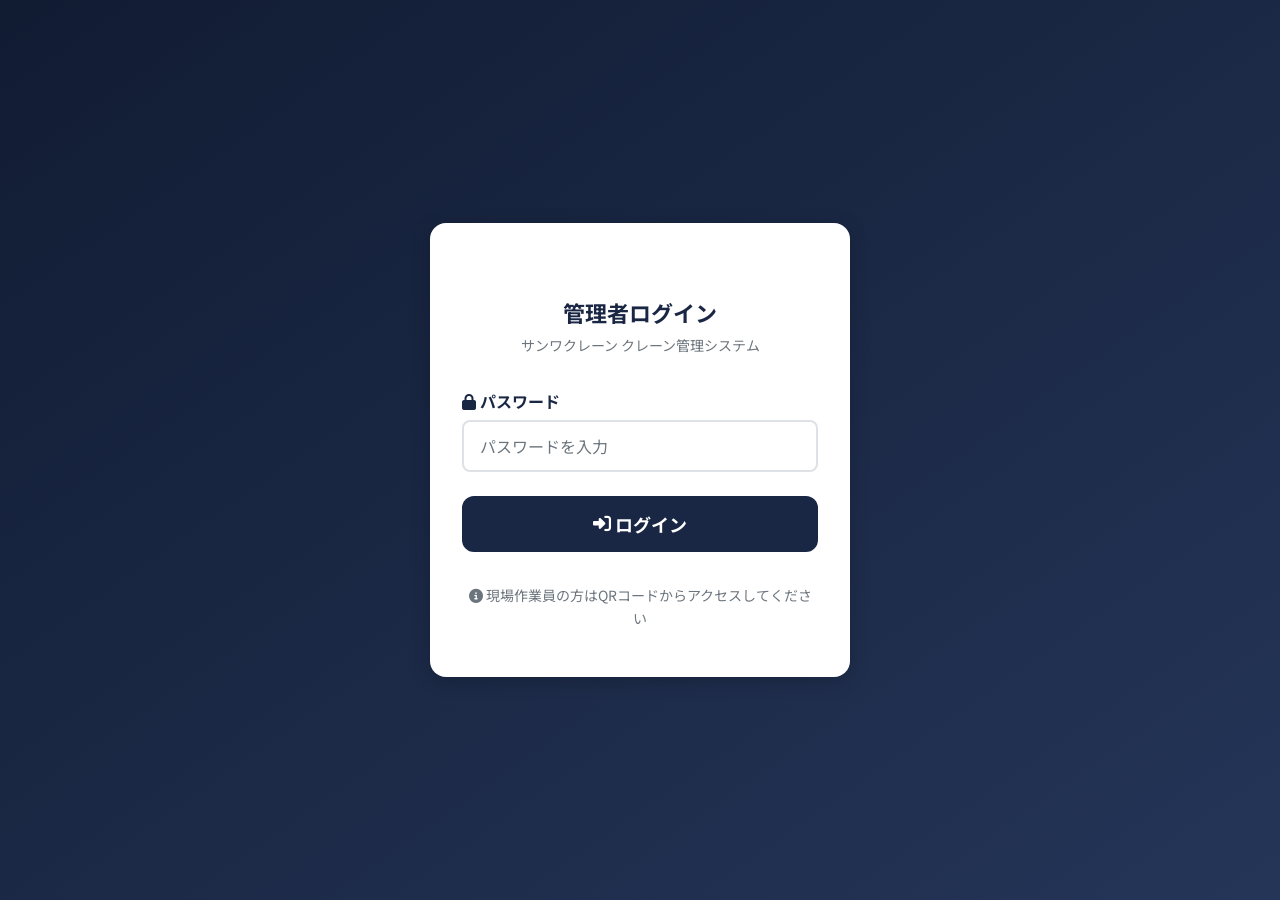
==== admin-cranes.html @ 3cc8be52 "サンワクレーン クレーン管理システム 初回リリース" ====
<!DOCTYPE html>
<html lang="ja">
<head>
  <meta charset="UTF-8">
  <meta name="viewport" content="width=device-width, initial-scale=1.0">
  <title>クレーン管理 | サンワクレーン</title>
  <link rel="preconnect" href="https://fonts.googleapis.com">
  <link rel="preconnect" href="https://fonts.gstatic.com" crossorigin>
  <link href="https://fonts.googleapis.com/css2?family=Noto+Sans+JP:wght@400;700&display=swap" rel="stylesheet">
  <link rel="stylesheet" href="https://cdnjs.cloudflare.com/ajax/libs/font-awesome/6.5.0/css/all.min.css">
  <link rel="stylesheet" href="css/style.css">
</head>
<body>

  <!-- ヘッダー -->
  <header class="header">
    <a class="header-brand" href="admin-dashboard.html">
      <img class="header-logo"
           src="http://sanwacrane.jp/images/logo4.png"
           alt="サンワクレーン"
           onerror="this.style.display='none'">
      <div class="header-brand-text">
        <div class="header-title">サンワクレーン</div>
        <div class="header-subtitle">クレーン管理</div>
      </div>
    </a>
    <nav class="header-nav">
      <button onclick="Auth.logout()"><i class="fas fa-sign-out-alt"></i> ログアウト</button>
    </nav>
  </header>

  <!-- 管理者ナビ -->
  <nav class="admin-nav">
    <a href="admin-dashboard.html"><i class="fas fa-tachometer-alt"></i> ダッシュボード</a>
    <a href="admin-cranes.html" class="active"><i class="fas fa-truck-moving"></i> クレーン管理</a>
    <a href="qr-generator.html"><i class="fas fa-qrcode"></i> QRコード生成</a>
  </nav>

  <!-- メインコンテンツ -->
  <main class="container" style="padding-top:var(--sp-xl)">

    <div style="display:flex;align-items:center;justify-content:space-between;margin-bottom:var(--sp-lg);flex-wrap:wrap;gap:var(--sp-sm)">
      <h1 class="page-title" style="margin-bottom:0">
        <i class="fas fa-truck-moving"></i> クレーン管理
      </h1>
      <button id="btnAddCrane" class="btn btn-accent">
        <i class="fas fa-plus"></i> クレーンを追加
      </button>
    </div>

    <!-- クレーン一覧 -->
    <div id="craneList">
      <div class="loading"><div class="spinner"></div><span>読み込み中...</span></div>
    </div>

  </main>

  <!-- スクリプト読み込み -->
  <script src="https://cdnjs.cloudflare.com/ajax/libs/qrcodejs/1.0.0/qrcode.min.js"></script>
  <script src="js/data.js"></script>
  <script src="js/auth.js"></script>
  <script src="js/app.js"></script>
  <script src="js/admin-cranes.js"></script>

</body>
</html>
---- css/style.css ----
/* ============================================
   サンワクレーン株式会社 クレーン管理システム
   共通スタイルシート
   ============================================ */

/* CSS変数定義 */
:root {
  /* カラーパレット */
  --color-primary:       #1a2744;  /* ダークネイビー */
  --color-primary-light: #253558;  /* ライトネイビー */
  --color-primary-dark:  #111c33;  /* ダークネイビー（濃い） */
  --color-accent:        #c9a84c;  /* ゴールド */
  --color-accent-light:  #d4b96a;  /* ライトゴールド */
  --color-accent-dark:   #a8863a;  /* ダークゴールド */

  /* ニュートラルカラー */
  --color-white:  #ffffff;
  --color-bg:     #f0f2f5;
  --color-card:   #ffffff;
  --color-border: #dee2e6;
  --color-text:   #212529;
  --color-text-muted: #6c757d;

  /* ステータスカラー */
  --color-success: #198754;
  --color-warning: #f0a500;
  --color-danger:  #dc3545;
  --color-info:    #0dcaf0;

  /* タイポグラフィ */
  --font-family:    'Noto Sans JP', sans-serif;
  --font-size-xs:   12px;
  --font-size-sm:   14px;
  --font-size-base: 16px;
  --font-size-lg:   18px;
  --font-size-xl:   22px;
  --font-size-xxl:  28px;

  /* スペーシング */
  --sp-xs:  4px;
  --sp-sm:  8px;
  --sp-md:  16px;
  --sp-lg:  24px;
  --sp-xl:  32px;
  --sp-xxl: 48px;

  /* ボーダー半径 */
  --radius-sm: 4px;
  --radius-md: 8px;
  --radius-lg: 12px;
  --radius-xl: 16px;

  /* シャドウ */
  --shadow-sm: 0 1px 3px rgba(0,0,0,0.10);
  --shadow-md: 0 2px 8px rgba(0,0,0,0.15);
  --shadow-lg: 0 4px 20px rgba(0,0,0,0.20);

  /* レイアウト */
  --header-height:  64px;
  --container-max: 1200px;
}

/* ============================================
   リセット・ベース
   ============================================ */

*, *::before, *::after {
  box-sizing: border-box;
  margin: 0;
  padding: 0;
}

html { font-size: var(--font-size-base); scroll-behavior: smooth; }

body {
  font-family: var(--font-family);
  background-color: var(--color-bg);
  color: var(--color-text);
  line-height: 1.6;
  min-height: 100vh;
}

a { color: var(--color-accent); text-decoration: none; }
a:hover { color: var(--color-accent-dark); }
img { max-width: 100%; height: auto; }

/* ============================================
   ヘッダー
   ============================================ */

.header {
  background: var(--color-primary);
  color: var(--color-white);
  padding: var(--sp-sm) var(--sp-lg);
  position: sticky;
  top: 0;
  z-index: 100;
  box-shadow: var(--shadow-md);
  display: flex;
  align-items: center;
  justify-content: space-between;
  min-height: var(--header-height);
}

.header-brand {
  display: flex;
  align-items: center;
  gap: var(--sp-sm);
  text-decoration: none;
  color: inherit;
}

.header-logo { height: 44px; width: auto; object-fit: contain; }

.header-brand-text { display: flex; flex-direction: column; }
.header-title {
  font-size: var(--font-size-lg);
  font-weight: 700;
  color: var(--color-accent);
  line-height: 1.2;
}
.header-subtitle {
  font-size: var(--font-size-xs);
  color: rgba(255,255,255,0.65);
}

.header-nav {
  display: flex;
  align-items: center;
  gap: var(--sp-xs);
}

.header-nav a,
.header-nav button {
  color: rgba(255,255,255,0.75);
  font-size: var(--font-size-sm);
  padding: var(--sp-xs) var(--sp-sm);
  border: none;
  background: none;
  cursor: pointer;
  font-family: var(--font-family);
  border-radius: var(--radius-sm);
  transition: all 0.2s;
  text-decoration: none;
}

.header-nav a:hover,
.header-nav button:hover {
  color: var(--color-white);
  background: rgba(255,255,255,0.12);
}

/* ============================================
   管理者ナビゲーション
   ============================================ */

.admin-nav {
  background: var(--color-primary-dark);
  padding: 0 var(--sp-lg);
  display: flex;
  gap: 2px;
  overflow-x: auto;
}

.admin-nav a {
  color: rgba(255,255,255,0.65);
  font-size: var(--font-size-sm);
  padding: 10px var(--sp-md);
  white-space: nowrap;
  transition: all 0.2s;
  display: flex;
  align-items: center;
  gap: 6px;
  border-bottom: 3px solid transparent;
}

.admin-nav a:hover  { color: var(--color-white); background: rgba(255,255,255,0.07); }
.admin-nav a.active { color: var(--color-accent); border-bottom-color: var(--color-accent); }

/* ============================================
   コンテナ
   ============================================ */

.container {
  max-width: var(--container-max);
  margin: 0 auto;
  padding: var(--sp-lg);
}

.container-sm {
  max-width: 580px;
  margin: 0 auto;
  padding: var(--sp-lg);
}

/* ページタイトル */
.page-title {
  font-size: var(--font-size-xl);
  font-weight: 700;
  color: var(--color-primary);
  margin-bottom: var(--sp-lg);
  display: flex;
  align-items: center;
  gap: var(--sp-sm);
}

.page-title i { color: var(--color-accent); }

/* グリッド */
.grid   { display: grid; gap: var(--sp-lg); }
.grid-2 { grid-template-columns: repeat(2,1fr); }
.grid-3 { grid-template-columns: repeat(3,1fr); }

@media (max-width: 768px) {
  .grid-2, .grid-3 { grid-template-columns: 1fr; }
}

/* ============================================
   カード
   ============================================ */

.card {
  background: var(--color-card);
  border-radius: var(--radius-lg);
  box-shadow: var(--shadow-sm);
  overflow: hidden;
  border: 1px solid var(--color-border);
}

.card-header {
  background: var(--color-primary);
  color: var(--color-white);
  padding: var(--sp-md) var(--sp-lg);
  font-weight: 700;
  font-size: var(--font-size-lg);
  display: flex;
  align-items: center;
  gap: var(--sp-sm);
}

.card-header i { color: var(--color-accent); }

.card-body   { padding: var(--sp-lg); }

.card-footer {
  padding: var(--sp-md) var(--sp-lg);
  background: var(--color-bg);
  border-top: 1px solid var(--color-border);
  display: flex;
  gap: var(--sp-sm);
  flex-wrap: wrap;
}

/* クレーン情報カード */
.crane-info-card {
  background: linear-gradient(135deg, var(--color-primary) 0%, var(--color-primary-light) 100%);
  color: var(--color-white);
  border-radius: var(--radius-lg);
  padding: var(--sp-xl);
  margin-bottom: var(--sp-lg);
  position: relative;
  overflow: hidden;
}

.crane-info-card::before {
  content: '';
  position: absolute;
  right: -30px;
  top: -30px;
  width: 160px;
  height: 160px;
  border-radius: 50%;
  background: rgba(201,168,76,0.12);
}

.crane-vehicle-number {
  font-size: var(--font-size-xxl);
  font-weight: 700;
  color: var(--color-accent);
  margin-bottom: var(--sp-xs);
  letter-spacing: 0.05em;
}

.crane-name-display {
  font-size: var(--font-size-xl);
  font-weight: 700;
  margin-bottom: var(--sp-md);
}

.crane-meta {
  display: flex;
  flex-wrap: wrap;
  gap: var(--sp-md);
}

.crane-meta-item {
  display: flex;
  align-items: center;
  gap: 6px;
  font-size: var(--font-size-sm);
  color: rgba(255,255,255,0.8);
}

.crane-meta-item i { color: var(--color-accent); }

/* メンテナンス項目カード */
.maint-card {
  background: var(--color-card);
  border-radius: var(--radius-md);
  border: 1px solid var(--color-border);
  padding: var(--sp-md) var(--sp-lg);
  transition: transform 0.2s, box-shadow 0.2s;
}

.maint-card:hover {
  transform: translateY(-2px);
  box-shadow: var(--shadow-md);
}

.maint-card-title {
  font-weight: 700;
  font-size: var(--font-size-lg);
  color: var(--color-primary);
  margin-bottom: var(--sp-sm);
  display: flex;
  align-items: center;
  gap: var(--sp-sm);
}

.maint-card-title i { color: var(--color-accent); }

.maint-date-row {
  font-size: var(--font-size-sm);
  color: var(--color-text-muted);
  margin-bottom: var(--sp-xs);
  display: flex;
  align-items: center;
  gap: 6px;
}

.maint-date-row strong { color: var(--color-text); }

/* ============================================
   ステータスバッジ
   ============================================ */

.badge {
  display: inline-flex;
  align-items: center;
  gap: 4px;
  padding: 4px 10px;
  border-radius: 20px;
  font-size: var(--font-size-xs);
  font-weight: 700;
  white-space: nowrap;
}

.badge-success { background: #d1e7dd; color: #0a3622; }
.badge-warning { background: #fff3cd; color: #664d03; }
.badge-danger  { background: #f8d7da; color: #58151c; }
.badge-info    { background: #cff4fc; color: #055160; }
.badge-primary { background: #cfe2ff; color: #084298; }
.badge-muted   { background: #e2e3e5; color: #41464b; }

/* ============================================
   ボタン
   ============================================ */

.btn {
  display: inline-flex;
  align-items: center;
  justify-content: center;
  gap: var(--sp-xs);
  padding: 12px 20px;
  border-radius: var(--radius-md);
  font-size: var(--font-size-base);
  font-weight: 700;
  font-family: var(--font-family);
  cursor: pointer;
  border: 2px solid transparent;
  transition: all 0.2s;
  text-decoration: none;
  min-height: 48px;
  white-space: nowrap;
  line-height: 1;
}

.btn:disabled { opacity: 0.55; cursor: not-allowed; }

.btn-primary {
  background: var(--color-primary);
  color: var(--color-white);
  border-color: var(--color-primary);
}
.btn-primary:hover:not(:disabled) {
  background: var(--color-primary-light);
  border-color: var(--color-primary-light);
  color: var(--color-white);
}

.btn-accent {
  background: var(--color-accent);
  color: var(--color-primary);
  border-color: var(--color-accent);
}
.btn-accent:hover:not(:disabled) {
  background: var(--color-accent-dark);
  border-color: var(--color-accent-dark);
  color: var(--color-primary);
}

.btn-outline {
  background: transparent;
  color: var(--color-primary);
  border-color: var(--color-primary);
}
.btn-outline:hover:not(:disabled) {
  background: var(--color-primary);
  color: var(--color-white);
}

.btn-outline-accent {
  background: transparent;
  color: var(--color-accent-dark);
  border-color: var(--color-accent);
}
.btn-outline-accent:hover:not(:disabled) {
  background: var(--color-accent);
  color: var(--color-primary);
}

.btn-danger {
  background: var(--color-danger);
  color: var(--color-white);
  border-color: var(--color-danger);
}
.btn-danger:hover:not(:disabled) { background: #bb2d3b; color: var(--color-white); }

.btn-success {
  background: var(--color-success);
  color: var(--color-white);
  border-color: var(--color-success);
}
.btn-success:hover:not(:disabled) { background: #146c43; color: var(--color-white); }

.btn-sm  { padding: 8px 14px; font-size: var(--font-size-sm); min-height: 36px; }
.btn-lg  { padding: 16px 28px; font-size: var(--font-size-lg); min-height: 56px; border-radius: var(--radius-lg); }
.btn-block { width: 100%; }
.btn-icon { padding: 10px; min-width: 44px; height: 44px; }

/* ============================================
   フォーム
   ============================================ */

.form-group  { margin-bottom: var(--sp-lg); }

.form-label {
  display: block;
  font-weight: 700;
  margin-bottom: 6px;
  color: var(--color-primary);
  font-size: var(--font-size-base);
}

.form-label .required { color: var(--color-danger); margin-left: 4px; }

.form-control {
  width: 100%;
  padding: 12px 16px;
  border: 2px solid var(--color-border);
  border-radius: var(--radius-md);
  font-size: var(--font-size-base);
  font-family: var(--font-family);
  color: var(--color-text);
  background: var(--color-white);
  transition: border-color 0.2s, box-shadow 0.2s;
  min-height: 48px;
}

.form-control:focus {
  outline: none;
  border-color: var(--color-accent);
  box-shadow: 0 0 0 3px rgba(201,168,76,0.2);
}

.form-control::placeholder { color: var(--color-text-muted); }

select.form-control {
  appearance: none;
  background-image: url("data:image/svg+xml,%3Csvg xmlns='http://www.w3.org/2000/svg' width='16' height='16' viewBox='0 0 24 24' fill='none' stroke='%236c757d' stroke-width='2'%3E%3Cpolyline points='6 9 12 15 18 9'%3E%3C/polyline%3E%3C/svg%3E");
  background-repeat: no-repeat;
  background-position: right 14px center;
  padding-right: 40px;
}

textarea.form-control { min-height: 100px; resize: vertical; }
.form-hint  { font-size: var(--font-size-sm); color: var(--color-text-muted); margin-top: 4px; }

/* フォームセクション */
.form-section {
  background: var(--color-bg);
  border-radius: var(--radius-md);
  padding: var(--sp-lg);
  margin-bottom: var(--sp-lg);
  border: 1px solid var(--color-border);
}

.form-section-title {
  font-size: var(--font-size-lg);
  font-weight: 700;
  color: var(--color-primary);
  margin-bottom: var(--sp-md);
  padding-bottom: var(--sp-sm);
  border-bottom: 2px solid var(--color-accent);
  display: flex;
  align-items: center;
  gap: var(--sp-sm);
}

.form-section-title i { color: var(--color-accent); }

/* ============================================
   テーブル
   ============================================ */

.table-wrapper {
  overflow-x: auto;
  border-radius: var(--radius-md);
  box-shadow: var(--shadow-sm);
}

.table {
  width: 100%;
  border-collapse: collapse;
  background: var(--color-card);
  font-size: var(--font-size-sm);
}

.table th {
  background: var(--color-primary);
  color: var(--color-white);
  padding: 12px 16px;
  text-align: left;
  font-weight: 700;
  white-space: nowrap;
}

.table td {
  padding: 12px 16px;
  border-bottom: 1px solid var(--color-border);
  vertical-align: middle;
}

.table tr:last-child td { border-bottom: none; }
.table tr:hover td      { background: rgba(26,39,68,0.03); }

/* ============================================
   アラート・通知
   ============================================ */

.alert {
  padding: var(--sp-md) var(--sp-lg);
  border-radius: var(--radius-md);
  margin-bottom: var(--sp-md);
  display: flex;
  align-items: flex-start;
  gap: var(--sp-sm);
  font-size: var(--font-size-base);
  border: 1px solid transparent;
}

.alert i { margin-top: 2px; flex-shrink: 0; }

.alert-success { background: #d1e7dd; color: #0a3622; border-color: #a3cfbb; }
.alert-warning { background: #fff3cd; color: #664d03; border-color: #ffd97d; }
.alert-danger  { background: #f8d7da; color: #58151c; border-color: #f1aeb5; }
.alert-info    { background: #cff4fc; color: #055160; border-color: #9eeaf9; }

/* トースト通知 */
.toast-container {
  position: fixed;
  top: 80px;
  right: var(--sp-lg);
  z-index: 9999;
  display: flex;
  flex-direction: column;
  gap: var(--sp-sm);
  max-width: 320px;
}

.toast {
  background: var(--color-white);
  border-radius: var(--radius-md);
  padding: var(--sp-md) var(--sp-lg);
  box-shadow: var(--shadow-lg);
  border-left: 4px solid var(--color-accent);
  font-size: var(--font-size-sm);
  animation: slideIn 0.3s ease;
  display: flex;
  align-items: center;
  gap: var(--sp-sm);
}

.toast-success { border-left-color: var(--color-success); }
.toast-error   { border-left-color: var(--color-danger); }
.toast-warning { border-left-color: var(--color-warning); }

@keyframes slideIn {
  from { transform: translateX(110%); opacity: 0; }
  to   { transform: translateX(0);    opacity: 1; }
}

@keyframes fadeOut {
  from { opacity: 1; }
  to   { opacity: 0; transform: translateX(110%); }
}

.toast.fade-out { animation: fadeOut 0.3s ease forwards; }

/* ============================================
   モーダル
   ============================================ */

.modal-overlay {
  position: fixed;
  inset: 0;
  background: rgba(0,0,0,0.5);
  z-index: 1000;
  display: flex;
  align-items: center;
  justify-content: center;
  padding: var(--sp-lg);
}

.modal {
  background: var(--color-white);
  border-radius: var(--radius-lg);
  width: 100%;
  max-width: 600px;
  max-height: 90vh;
  overflow-y: auto;
  box-shadow: var(--shadow-lg);
}

.modal-header {
  background: var(--color-primary);
  color: var(--color-white);
  padding: var(--sp-md) var(--sp-lg);
  border-radius: var(--radius-lg) var(--radius-lg) 0 0;
  display: flex;
  align-items: center;
  justify-content: space-between;
  position: sticky;
  top: 0;
}

.modal-title {
  font-size: var(--font-size-lg);
  font-weight: 700;
  display: flex;
  align-items: center;
  gap: var(--sp-sm);
}

.modal-title i { color: var(--color-accent); }

.modal-close {
  background: none;
  border: none;
  color: rgba(255,255,255,0.7);
  font-size: var(--font-size-xl);
  cursor: pointer;
  padding: 4px 8px;
  line-height: 1;
  transition: color 0.2s;
  font-family: var(--font-family);
}

.modal-close:hover { color: var(--color-white); }
.modal-body   { padding: var(--sp-lg); }
.modal-footer {
  padding: var(--sp-md) var(--sp-lg);
  border-top: 1px solid var(--color-border);
  display: flex;
  justify-content: flex-end;
  gap: var(--sp-sm);
  position: sticky;
  bottom: 0;
  background: var(--color-white);
}

/* ============================================
   統計カード（ダッシュボード）
   ============================================ */

.stat-grid {
  display: grid;
  grid-template-columns: repeat(4, 1fr);
  gap: var(--sp-md);
  margin-bottom: var(--sp-xl);
}

@media (max-width: 900px) {
  .stat-grid { grid-template-columns: repeat(2, 1fr); }
}

@media (max-width: 480px) {
  .stat-grid { grid-template-columns: 1fr 1fr; }
}

.stat-card {
  background: var(--color-card);
  border-radius: var(--radius-md);
  padding: var(--sp-lg);
  text-align: center;
  box-shadow: var(--shadow-sm);
  border: 1px solid var(--color-border);
}

.stat-icon  { font-size: 2rem; margin-bottom: var(--sp-sm); color: var(--color-text-muted); }
.stat-value { font-size: 2.4rem; font-weight: 700; color: var(--color-primary); line-height: 1; margin-bottom: var(--sp-xs); }
.stat-label { font-size: var(--font-size-sm); color: var(--color-text-muted); }

.stat-card.stat-warning .stat-icon,
.stat-card.stat-warning .stat-value { color: var(--color-warning); }
.stat-card.stat-danger .stat-icon,
.stat-card.stat-danger .stat-value  { color: var(--color-danger); }
.stat-card.stat-success .stat-icon,
.stat-card.stat-success .stat-value { color: var(--color-success); }

/* ============================================
   フィルターバー
   ============================================ */

.filter-bar {
  display: flex;
  gap: var(--sp-sm);
  flex-wrap: wrap;
  margin-bottom: var(--sp-lg);
  background: var(--color-card);
  padding: var(--sp-md);
  border-radius: var(--radius-md);
  box-shadow: var(--shadow-sm);
}

.filter-btn {
  padding: 8px 16px;
  border-radius: 20px;
  font-size: var(--font-size-sm);
  font-weight: 700;
  cursor: pointer;
  border: 2px solid var(--color-border);
  font-family: var(--font-family);
  transition: all 0.2s;
  background: var(--color-bg);
  color: var(--color-text);
  min-height: 40px;
}

.filter-btn.active {
  background: var(--color-primary);
  color: var(--color-white);
  border-color: var(--color-primary);
}

.filter-btn:hover:not(.active) {
  border-color: var(--color-primary);
  color: var(--color-primary);
}

/* ============================================
   ログインページ
   ============================================ */

.login-page {
  min-height: 100vh;
  display: flex;
  align-items: center;
  justify-content: center;
  background: linear-gradient(145deg, var(--color-primary-dark) 0%, var(--color-primary-light) 100%);
  padding: var(--sp-lg);
}

.login-card {
  background: var(--color-white);
  border-radius: var(--radius-xl);
  padding: var(--sp-xxl) var(--sp-xl);
  width: 100%;
  max-width: 420px;
  box-shadow: var(--shadow-lg);
  text-align: center;
}

.login-logo-wrap { margin-bottom: var(--sp-lg); }
.login-logo      { height: 60px; object-fit: contain; }

.login-title    { font-size: var(--font-size-xl); font-weight: 700; color: var(--color-primary); margin-bottom: 4px; }
.login-subtitle { color: var(--color-text-muted); margin-bottom: var(--sp-xl); font-size: var(--font-size-sm); }

/* ============================================
   QRコードページ
   ============================================ */

.qr-grid {
  display: grid;
  grid-template-columns: repeat(auto-fill, minmax(220px, 1fr));
  gap: var(--sp-lg);
}

.qr-card {
  background: var(--color-white);
  border-radius: var(--radius-md);
  padding: var(--sp-lg);
  text-align: center;
  box-shadow: var(--shadow-sm);
  border: 2px solid var(--color-primary);
}

.qr-code-wrap {
  display: flex;
  align-items: center;
  justify-content: center;
  margin: var(--sp-md) 0;
}

.qr-code-wrap canvas,
.qr-code-wrap img {
  border: 4px solid var(--color-primary);
  border-radius: var(--radius-sm);
  display: block;
}

.qr-vehicle-number { font-size: var(--font-size-lg); font-weight: 700; color: var(--color-primary); margin-bottom: 4px; }
.qr-crane-name     { font-size: var(--font-size-sm); color: var(--color-text-muted); margin-bottom: var(--sp-sm); }

/* ============================================
   履歴リスト
   ============================================ */

.history-list { display: flex; flex-direction: column; gap: var(--sp-sm); }

.history-item {
  background: var(--color-card);
  border-radius: var(--radius-md);
  padding: var(--sp-md) var(--sp-lg);
  border: 1px solid var(--color-border);
  box-shadow: var(--shadow-sm);
}

.history-item-header {
  display: flex;
  align-items: center;
  justify-content: space-between;
  margin-bottom: var(--sp-sm);
  flex-wrap: wrap;
  gap: var(--sp-xs);
}

.history-type {
  font-weight: 700;
  color: var(--color-primary);
  font-size: var(--font-size-base);
  display: flex;
  align-items: center;
  gap: 6px;
}

.history-type i { color: var(--color-accent); }
.history-date   { font-size: var(--font-size-sm); color: var(--color-text-muted); }

.history-details {
  font-size: var(--font-size-sm);
  display: flex;
  flex-wrap: wrap;
  gap: var(--sp-sm) var(--sp-lg);
}

.history-detail-item { display: flex; flex-direction: column; }
.history-detail-label {
  font-size: var(--font-size-xs);
  color: var(--color-text-muted);
  text-transform: uppercase;
  letter-spacing: 0.4px;
  font-weight: 700;
}

/* ============================================
   空のステート
   ============================================ */

.empty-state {
  text-align: center;
  padding: var(--sp-xxl) var(--sp-lg);
  color: var(--color-text-muted);
}

.empty-state i {
  font-size: 3.5rem;
  color: var(--color-border);
  margin-bottom: var(--sp-md);
  display: block;
}

.empty-state h3 { font-size: var(--font-size-lg); margin-bottom: var(--sp-sm); }

/* ============================================
   ローディング
   ============================================ */

.loading {
  display: flex;
  align-items: center;
  justify-content: center;
  padding: var(--sp-xxl);
  flex-direction: column;
  gap: var(--sp-md);
  color: var(--color-text-muted);
}

.spinner {
  width: 40px;
  height: 40px;
  border: 4px solid var(--color-border);
  border-top-color: var(--color-accent);
  border-radius: 50%;
  animation: spin 0.75s linear infinite;
}

@keyframes spin { to { transform: rotate(360deg); } }

/* ============================================
   印刷スタイル
   ============================================ */

@media print {
  .header, .admin-nav, .no-print, .btn { display: none !important; }
  body { background: white; font-size: 11px; }
  .card { box-shadow: none; border: 1px solid #ccc; }
  .qr-card { break-inside: avoid; page-break-inside: avoid; border: 1px solid #333; }
  .qr-grid { grid-template-columns: repeat(3, 1fr); gap: 12px; }
  .crane-info-card { background: var(--color-primary) !important; -webkit-print-color-adjust: exact; }
}

/* ============================================
   レスポンシブ
   ============================================ */

@media (max-width: 768px) {
  .container   { padding: var(--sp-md); }
  .page-title  { font-size: var(--font-size-lg); }
  .header-title { font-size: var(--font-size-base); }
  .stat-card   { padding: var(--sp-md); }
  .stat-value  { font-size: 1.8rem; }
  .modal       { max-height: 95vh; }
  .toast-container { right: var(--sp-md); left: var(--sp-md); max-width: none; }
  .crane-vehicle-number { font-size: var(--font-size-xl); }
}

/* ============================================
   ユーティリティ
   ============================================ */

.text-center  { text-align: center; }
.text-right   { text-align: right; }
.text-muted   { color: var(--color-text-muted); }
.text-primary { color: var(--color-primary); }
.text-accent  { color: var(--color-accent); }
.text-success { color: var(--color-success); }
.text-warning { color: #856404; }
.text-danger  { color: var(--color-danger); }
.fw-bold      { font-weight: 700; }
.d-flex       { display: flex; }
.align-center { align-items: center; }
.justify-between { justify-content: space-between; }
.gap-sm       { gap: var(--sp-sm); }
.gap-md       { gap: var(--sp-md); }
.flex-wrap    { flex-wrap: wrap; }
.hidden       { display: none !important; }
.w-100        { width: 100%; }
.mb-0  { margin-bottom: 0; }
.mb-sm { margin-bottom: var(--sp-sm); }
.mb-md { margin-bottom: var(--sp-md); }
.mb-lg { margin-bottom: var(--sp-lg); }
.mt-md { margin-top: var(--sp-md); }
.mt-lg { margin-top: var(--sp-lg); }
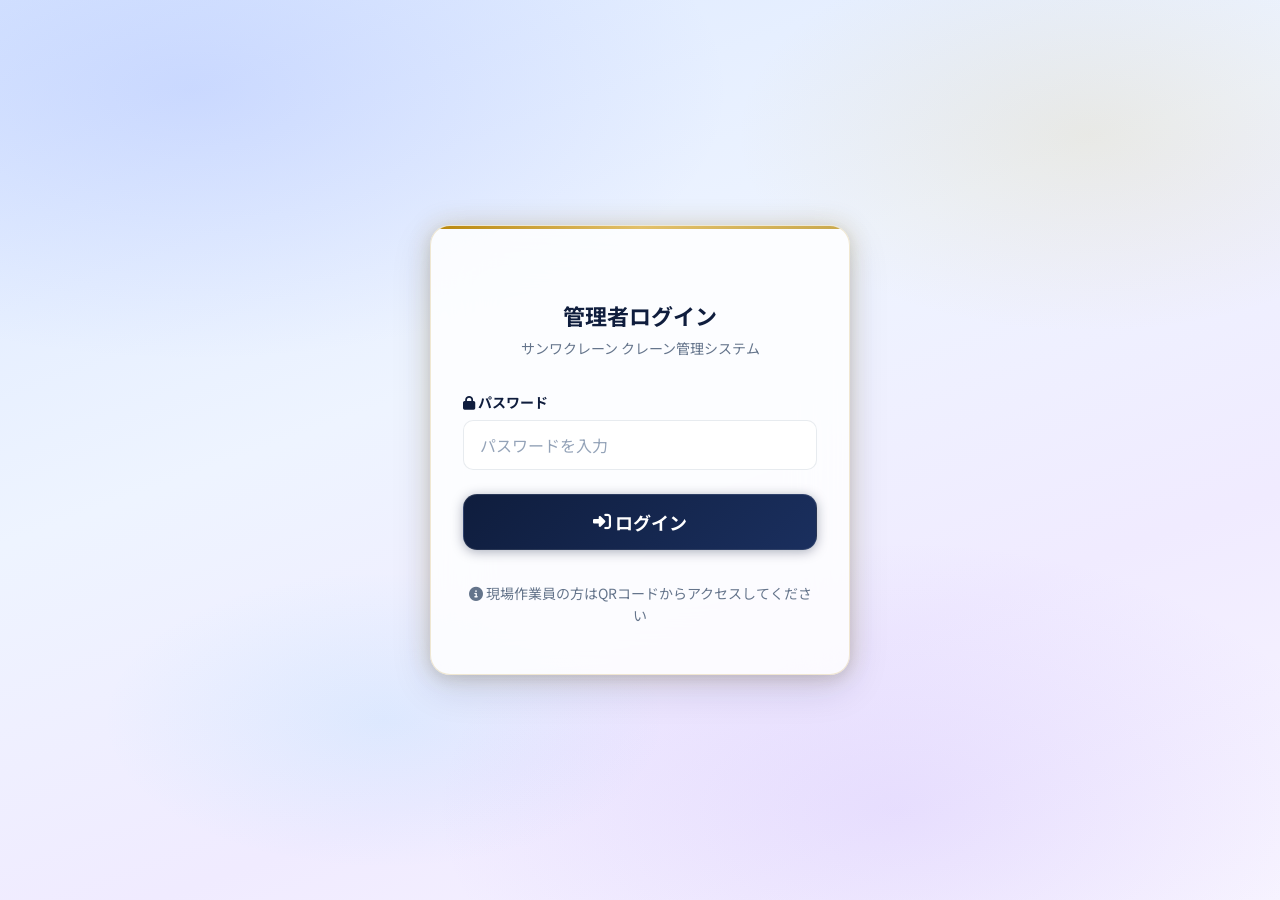
==== commit 767943c2: "クレーン管理画面に車番の昇順・降順ソート機能を追加 Co-Authored-By: Claude Sonnet 4.6 <noreply@anthropic.com>" ====
--- a/admin-cranes.html
+++ b/admin-cranes.html
@@ -20,7 +20,7 @@
            alt="サンワクレーン"
            onerror="this.style.display='none'">
       <div class="header-brand-text">
-        <div class="header-title">サンワクレーン</div>
+        <div class="header-title">SANWA CRANE</div>
         <div class="header-subtitle">クレーン管理</div>
       </div>
     </a>
@@ -43,9 +43,19 @@
       <h1 class="page-title" style="margin-bottom:0">
         <i class="fas fa-truck-moving"></i> クレーン管理
       </h1>
-      <button id="btnAddCrane" class="btn btn-accent">
-        <i class="fas fa-plus"></i> クレーンを追加
-      </button>
+      <div style="display:flex;align-items:center;gap:var(--sp-sm);flex-wrap:wrap">
+        <div style="display:flex;border:1px solid rgba(148,163,184,0.4);border-radius:var(--radius-md);overflow:hidden">
+          <button id="btnSortAsc" class="btn btn-sm sort-btn sort-btn-active" onclick="setSortOrder('asc')" title="車番 昇順">
+            <i class="fas fa-sort-alpha-down"></i> 昇順
+          </button>
+          <button id="btnSortDesc" class="btn btn-sm sort-btn" onclick="setSortOrder('desc')" title="車番 降順">
+            <i class="fas fa-sort-alpha-up"></i> 降順
+          </button>
+        </div>
+        <button id="btnAddCrane" class="btn btn-accent">
+          <i class="fas fa-plus"></i> クレーンを追加
+        </button>
+      </div>
     </div>
 
     <!-- クレーン一覧 -->
@@ -57,6 +67,9 @@
 
   <!-- スクリプト読み込み -->
   <script src="https://cdnjs.cloudflare.com/ajax/libs/qrcodejs/1.0.0/qrcode.min.js"></script>
+  <script src="https://www.gstatic.com/firebasejs/10.12.0/firebase-app-compat.js"></script>
+  <script src="https://www.gstatic.com/firebasejs/10.12.0/firebase-firestore-compat.js"></script>
+  <script src="js/firebase-config.js"></script>
   <script src="js/data.js"></script>
   <script src="js/auth.js"></script>
   <script src="js/app.js"></script>
--- a/css/style.css
+++ b/css/style.css
@@ -1,31 +1,50 @@
 /* ============================================
    サンワクレーン株式会社 クレーン管理システム
-   共通スタイルシート
+   Premium Light Theme — Frosted Glass Edition
    ============================================ */
 
 /* CSS変数定義 */
 :root {
-  /* カラーパレット */
-  --color-primary:       #1a2744;  /* ダークネイビー */
-  --color-primary-light: #253558;  /* ライトネイビー */
-  --color-primary-dark:  #111c33;  /* ダークネイビー（濃い） */
-  --color-accent:        #c9a84c;  /* ゴールド */
-  --color-accent-light:  #d4b96a;  /* ライトゴールド */
-  --color-accent-dark:   #a8863a;  /* ダークゴールド */
-
-  /* ニュートラルカラー */
-  --color-white:  #ffffff;
-  --color-bg:     #f0f2f5;
-  --color-card:   #ffffff;
-  --color-border: #dee2e6;
-  --color-text:   #212529;
-  --color-text-muted: #6c757d;
+  /* コアカラー */
+  --color-primary:       #0f1d3d;
+  --color-primary-light: #1a2f5e;
+  --color-primary-dark:  #080f20;
+  --color-accent:        #c9a84c;
+  --color-accent-light:  #e2c06a;
+  --color-accent-dark:   #a8863a;
+
+  /* 背景グラデーション */
+  --bg-base:    #eaf0ff;
+  --bg-layer1:  #f0f4ff;
+  --bg-layer2:  #f5f0ff;
+
+  /* Glass（ライトモード） */
+  --glass-bg:       rgba(255,255,255,0.72);
+  --glass-bg-hover: rgba(255,255,255,0.85);
+  --glass-border:   rgba(148,163,184,0.22);
+  --glass-shadow:   rgba(15,29,61,0.10);
+
+  /* テキスト */
+  --color-white:      #ffffff;
+  --color-text:       #1e293b;
+  --color-text-muted: #64748b;
+  --color-text-dim:   #94a3b8;
+  --color-border:     rgba(148,163,184,0.25);
+  --color-card:       rgba(255,255,255,0.72);
+  --color-bg:         rgba(241,245,255,0.60);
 
   /* ステータスカラー */
-  --color-success: #198754;
-  --color-warning: #f0a500;
-  --color-danger:  #dc3545;
-  --color-info:    #0dcaf0;
+  --color-success: #16a34a;
+  --color-warning: #d97706;
+  --color-danger:  #dc2626;
+  --color-info:    #0284c7;
+
+  /* グラデーション */
+  --grad-gold:    linear-gradient(135deg, #b8860b, #e2c06a, #c9a84c);
+  --grad-navy:    linear-gradient(135deg, #0f1d3d, #1a2f5e);
+  --grad-purple:  linear-gradient(135deg, #5b21b6, #7c3aed);
+  --grad-danger:  linear-gradient(135deg, #b91c1c, #ef4444);
+  --grad-success: linear-gradient(135deg, #15803d, #22c55e);
 
   /* タイポグラフィ */
   --font-family:    'Noto Sans JP', sans-serif;
@@ -46,17 +65,19 @@
 
   /* ボーダー半径 */
   --radius-sm: 4px;
-  --radius-md: 8px;
-  --radius-lg: 12px;
-  --radius-xl: 16px;
+  --radius-md: 10px;
+  --radius-lg: 14px;
+  --radius-xl: 20px;
 
   /* シャドウ */
-  --shadow-sm: 0 1px 3px rgba(0,0,0,0.10);
-  --shadow-md: 0 2px 8px rgba(0,0,0,0.15);
-  --shadow-lg: 0 4px 20px rgba(0,0,0,0.20);
+  --shadow-sm: 0 1px 4px rgba(15,29,61,0.08), 0 1px 2px rgba(15,29,61,0.04);
+  --shadow-md: 0 4px 16px rgba(15,29,61,0.10), 0 2px 6px rgba(15,29,61,0.06);
+  --shadow-lg: 0 12px 40px rgba(15,29,61,0.14), 0 4px 12px rgba(15,29,61,0.08);
+  --shadow-glow-gold:   0 0 24px rgba(201,168,76,0.28);
+  --shadow-glow-blue:   0 0 24px rgba(99,102,241,0.20);
 
   /* レイアウト */
-  --header-height:  64px;
+  --header-height: 64px;
   --container-max: 1200px;
 }
 
@@ -74,13 +95,21 @@
 
 body {
   font-family: var(--font-family);
-  background-color: var(--color-bg);
+  /* ライトブルー〜ラベンダー〜シルバーの明るいグラデーション背景 */
+  background-color: #eaf0ff;
+  background-image:
+    radial-gradient(ellipse 70% 50% at 15% 10%,  rgba(99,130,255,0.18)  0%, transparent 60%),
+    radial-gradient(ellipse 50% 40% at 85% 15%,  rgba(201,168,76,0.14)  0%, transparent 55%),
+    radial-gradient(ellipse 60% 50% at 70% 90%,  rgba(139,92,246,0.12)  0%, transparent 60%),
+    radial-gradient(ellipse 40% 30% at 30% 80%,  rgba(56,189,248,0.10)  0%, transparent 55%),
+    linear-gradient(160deg, #dbe8ff 0%, #eef4ff 40%, #f0ebff 70%, #f8f5ff 100%);
+  background-attachment: fixed;
   color: var(--color-text);
   line-height: 1.6;
   min-height: 100vh;
 }
 
-a { color: var(--color-accent); text-decoration: none; }
+a { color: var(--color-primary-light); text-decoration: none; transition: color 0.2s; }
 a:hover { color: var(--color-accent-dark); }
 img { max-width: 100%; height: auto; }
 
@@ -89,17 +118,30 @@
    ============================================ */
 
 .header {
-  background: var(--color-primary);
+  background: rgba(10,18,42,0.92);
+  backdrop-filter: blur(20px);
+  -webkit-backdrop-filter: blur(20px);
   color: var(--color-white);
   padding: var(--sp-sm) var(--sp-lg);
   position: sticky;
   top: 0;
   z-index: 100;
-  box-shadow: var(--shadow-md);
   display: flex;
   align-items: center;
   justify-content: space-between;
   min-height: var(--header-height);
+  border-bottom: 1px solid rgba(255,255,255,0.08);
+  box-shadow: 0 4px 24px rgba(0,0,0,0.25);
+}
+
+/* Gold shimmer line at bottom of header */
+.header::after {
+  content: '';
+  position: absolute;
+  bottom: 0; left: 0; right: 0;
+  height: 2px;
+  background: var(--grad-gold);
+  opacity: 0.7;
 }
 
 .header-brand {
@@ -116,12 +158,15 @@
 .header-title {
   font-size: var(--font-size-lg);
   font-weight: 700;
-  color: var(--color-accent);
+  background: var(--grad-gold);
+  -webkit-background-clip: text;
+  -webkit-text-fill-color: transparent;
+  background-clip: text;
   line-height: 1.2;
 }
 .header-subtitle {
   font-size: var(--font-size-xs);
-  color: rgba(255,255,255,0.65);
+  color: rgba(255,255,255,0.50);
 }
 
 .header-nav {
@@ -132,14 +177,14 @@
 
 .header-nav a,
 .header-nav button {
-  color: rgba(255,255,255,0.75);
+  color: rgba(255,255,255,0.65);
   font-size: var(--font-size-sm);
   padding: var(--sp-xs) var(--sp-sm);
-  border: none;
+  border: 1px solid transparent;
   background: none;
   cursor: pointer;
   font-family: var(--font-family);
-  border-radius: var(--radius-sm);
+  border-radius: var(--radius-md);
   transition: all 0.2s;
   text-decoration: none;
 }
@@ -148,6 +193,7 @@
 .header-nav button:hover {
   color: var(--color-white);
   background: rgba(255,255,255,0.12);
+  border-color: rgba(255,255,255,0.15);
 }
 
 /* ============================================
@@ -155,15 +201,19 @@
    ============================================ */
 
 .admin-nav {
-  background: var(--color-primary-dark);
+  background: rgba(15,29,61,0.88);
+  backdrop-filter: blur(12px);
+  -webkit-backdrop-filter: blur(12px);
   padding: 0 var(--sp-lg);
   display: flex;
   gap: 2px;
   overflow-x: auto;
+  border-bottom: 1px solid rgba(255,255,255,0.07);
+  box-shadow: 0 2px 12px rgba(0,0,0,0.15);
 }
 
 .admin-nav a {
-  color: rgba(255,255,255,0.65);
+  color: rgba(255,255,255,0.55);
   font-size: var(--font-size-sm);
   padding: 10px var(--sp-md);
   white-space: nowrap;
@@ -171,11 +221,14 @@
   display: flex;
   align-items: center;
   gap: 6px;
-  border-bottom: 3px solid transparent;
-}
-
-.admin-nav a:hover  { color: var(--color-white); background: rgba(255,255,255,0.07); }
-.admin-nav a.active { color: var(--color-accent); border-bottom-color: var(--color-accent); }
+  border-bottom: 2px solid transparent;
+}
+
+.admin-nav a:hover  { color: rgba(255,255,255,0.90); background: rgba(255,255,255,0.06); }
+.admin-nav a.active {
+  color: var(--color-accent-light);
+  border-bottom-color: var(--color-accent);
+}
 
 /* ============================================
    コンテナ
@@ -204,7 +257,7 @@
   gap: var(--sp-sm);
 }
 
-.page-title i { color: var(--color-accent); }
+.page-title i { color: var(--color-accent-dark); }
 
 /* グリッド */
 .grid   { display: grid; gap: var(--sp-lg); }
@@ -216,20 +269,42 @@
 }
 
 /* ============================================
-   カード
+   カード — Frosted Glass（ライト）
    ============================================ */
 
 .card {
-  background: var(--color-card);
+  background: var(--glass-bg);
+  backdrop-filter: blur(20px);
+  -webkit-backdrop-filter: blur(20px);
   border-radius: var(--radius-lg);
-  box-shadow: var(--shadow-sm);
+  border: 1px solid var(--glass-border);
+  box-shadow: var(--shadow-md);
   overflow: hidden;
-  border: 1px solid var(--color-border);
+  transition: transform 0.25s ease, box-shadow 0.25s ease, border-color 0.25s;
+  position: relative;
+}
+
+/* Gold top line */
+.card::before {
+  content: '';
+  position: absolute;
+  top: 0; left: 0; right: 0;
+  height: 2px;
+  background: var(--grad-gold);
+  opacity: 0.55;
+  z-index: 1;
+}
+
+.card:hover {
+  transform: translateY(-3px);
+  box-shadow: var(--shadow-lg), var(--shadow-glow-gold);
+  border-color: rgba(201,168,76,0.30);
 }
 
 .card-header {
-  background: var(--color-primary);
-  color: var(--color-white);
+  background: rgba(15,29,61,0.06);
+  border-bottom: 1px solid var(--glass-border);
+  color: var(--color-primary);
   padding: var(--sp-md) var(--sp-lg);
   font-weight: 700;
   font-size: var(--font-size-lg);
@@ -238,14 +313,14 @@
   gap: var(--sp-sm);
 }
 
-.card-header i { color: var(--color-accent); }
-
-.card-body   { padding: var(--sp-lg); }
+.card-header i { color: var(--color-accent-dark); }
+
+.card-body { padding: var(--sp-lg); }
 
 .card-footer {
   padding: var(--sp-md) var(--sp-lg);
-  background: var(--color-bg);
-  border-top: 1px solid var(--color-border);
+  background: rgba(15,29,61,0.04);
+  border-top: 1px solid var(--glass-border);
   display: flex;
   gap: var(--sp-sm);
   flex-wrap: wrap;
@@ -253,30 +328,43 @@
 
 /* クレーン情報カード */
 .crane-info-card {
-  background: linear-gradient(135deg, var(--color-primary) 0%, var(--color-primary-light) 100%);
-  color: var(--color-white);
+  background: linear-gradient(135deg, rgba(10,18,42,0.92) 0%, rgba(26,47,94,0.92) 100%);
+  backdrop-filter: blur(20px);
+  -webkit-backdrop-filter: blur(20px);
+  border: 1px solid rgba(201,168,76,0.30);
   border-radius: var(--radius-lg);
   padding: var(--sp-xl);
   margin-bottom: var(--sp-lg);
   position: relative;
   overflow: hidden;
+  box-shadow: var(--shadow-lg), var(--shadow-glow-gold);
 }
 
 .crane-info-card::before {
   content: '';
   position: absolute;
-  right: -30px;
-  top: -30px;
-  width: 160px;
-  height: 160px;
+  right: -50px; top: -50px;
+  width: 220px; height: 220px;
   border-radius: 50%;
-  background: rgba(201,168,76,0.12);
+  background: radial-gradient(circle, rgba(201,168,76,0.20) 0%, transparent 70%);
+}
+
+.crane-info-card::after {
+  content: '';
+  position: absolute;
+  left: -20px; bottom: -30px;
+  width: 160px; height: 160px;
+  border-radius: 50%;
+  background: radial-gradient(circle, rgba(99,130,255,0.18) 0%, transparent 70%);
 }
 
 .crane-vehicle-number {
   font-size: var(--font-size-xxl);
   font-weight: 700;
-  color: var(--color-accent);
+  background: var(--grad-gold);
+  -webkit-background-clip: text;
+  -webkit-text-fill-color: transparent;
+  background-clip: text;
   margin-bottom: var(--sp-xs);
   letter-spacing: 0.05em;
 }
@@ -284,6 +372,7 @@
 .crane-name-display {
   font-size: var(--font-size-xl);
   font-weight: 700;
+  color: rgba(255,255,255,0.95);
   margin-bottom: var(--sp-md);
 }
 
@@ -298,28 +387,31 @@
   align-items: center;
   gap: 6px;
   font-size: var(--font-size-sm);
-  color: rgba(255,255,255,0.8);
+  color: rgba(255,255,255,0.65);
 }
 
 .crane-meta-item i { color: var(--color-accent); }
 
 /* メンテナンス項目カード */
 .maint-card {
-  background: var(--color-card);
+  background: var(--glass-bg);
+  backdrop-filter: blur(12px);
+  -webkit-backdrop-filter: blur(12px);
   border-radius: var(--radius-md);
-  border: 1px solid var(--color-border);
+  border: 1px solid var(--glass-border);
   padding: var(--sp-md) var(--sp-lg);
-  transition: transform 0.2s, box-shadow 0.2s;
+  transition: transform 0.2s ease, box-shadow 0.2s ease, border-color 0.2s;
 }
 
 .maint-card:hover {
   transform: translateY(-2px);
-  box-shadow: var(--shadow-md);
+  box-shadow: var(--shadow-md), var(--shadow-glow-gold);
+  border-color: rgba(201,168,76,0.35);
 }
 
 .maint-card-title {
   font-weight: 700;
-  font-size: var(--font-size-lg);
+  font-size: var(--font-size-base);
   color: var(--color-primary);
   margin-bottom: var(--sp-sm);
   display: flex;
@@ -327,7 +419,7 @@
   gap: var(--sp-sm);
 }
 
-.maint-card-title i { color: var(--color-accent); }
+.maint-card-title i { color: var(--color-accent-dark); }
 
 .maint-date-row {
   font-size: var(--font-size-sm);
@@ -348,19 +440,50 @@
   display: inline-flex;
   align-items: center;
   gap: 4px;
-  padding: 4px 10px;
+  padding: 4px 12px;
   border-radius: 20px;
   font-size: var(--font-size-xs);
   font-weight: 700;
   white-space: nowrap;
-}
-
-.badge-success { background: #d1e7dd; color: #0a3622; }
-.badge-warning { background: #fff3cd; color: #664d03; }
-.badge-danger  { background: #f8d7da; color: #58151c; }
-.badge-info    { background: #cff4fc; color: #055160; }
-.badge-primary { background: #cfe2ff; color: #084298; }
-.badge-muted   { background: #e2e3e5; color: #41464b; }
+  letter-spacing: 0.3px;
+}
+
+.badge-success {
+  background: rgba(22,163,74,0.12);
+  color: #15803d;
+  border: 1px solid rgba(22,163,74,0.30);
+}
+.badge-warning {
+  background: rgba(217,119,6,0.12);
+  color: #b45309;
+  border: 1px solid rgba(217,119,6,0.28);
+}
+.badge-danger {
+  background: rgba(220,38,38,0.10);
+  color: #b91c1c;
+  border: 1px solid rgba(220,38,38,0.28);
+  animation: pulse-badge 2.2s ease-in-out infinite;
+}
+.badge-info {
+  background: rgba(2,132,199,0.10);
+  color: #0369a1;
+  border: 1px solid rgba(2,132,199,0.25);
+}
+.badge-primary {
+  background: rgba(91,33,182,0.10);
+  color: #5b21b6;
+  border: 1px solid rgba(91,33,182,0.22);
+}
+.badge-muted {
+  background: rgba(100,116,139,0.10);
+  color: var(--color-text-muted);
+  border: 1px solid var(--glass-border);
+}
+
+@keyframes pulse-badge {
+  0%, 100% { box-shadow: 0 0 0 0 rgba(220,38,38,0.35); }
+  50%       { box-shadow: 0 0 0 5px rgba(220,38,38,0); }
+}
 
 /* ============================================
    ボタン
@@ -377,71 +500,97 @@
   font-weight: 700;
   font-family: var(--font-family);
   cursor: pointer;
-  border: 2px solid transparent;
-  transition: all 0.2s;
+  border: 1px solid transparent;
+  transition: all 0.22s ease;
   text-decoration: none;
   min-height: 48px;
   white-space: nowrap;
   line-height: 1;
-}
-
-.btn:disabled { opacity: 0.55; cursor: not-allowed; }
+  position: relative;
+  overflow: hidden;
+}
+
+.btn::after {
+  content: '';
+  position: absolute;
+  inset: 0;
+  background: rgba(255,255,255,0);
+  transition: background 0.2s;
+}
+.btn:hover::after { background: rgba(255,255,255,0.10); }
+.btn:disabled { opacity: 0.45; cursor: not-allowed; }
 
 .btn-primary {
-  background: var(--color-primary);
+  background: var(--grad-navy);
   color: var(--color-white);
-  border-color: var(--color-primary);
+  border-color: rgba(255,255,255,0.10);
+  box-shadow: 0 2px 12px rgba(15,29,61,0.35);
 }
 .btn-primary:hover:not(:disabled) {
-  background: var(--color-primary-light);
-  border-color: var(--color-primary-light);
+  background: linear-gradient(135deg, #1a2f5e, #2a4a8a);
+  box-shadow: 0 4px 20px rgba(15,29,61,0.45), var(--shadow-glow-blue);
+  transform: translateY(-1px);
   color: var(--color-white);
 }
 
 .btn-accent {
-  background: var(--color-accent);
+  background: var(--grad-gold);
+  color: #0d1628;
+  border-color: rgba(201,168,76,0.30);
+  box-shadow: 0 2px 12px rgba(201,168,76,0.35);
+}
+.btn-accent:hover:not(:disabled) {
+  box-shadow: 0 4px 24px rgba(201,168,76,0.55), var(--shadow-glow-gold);
+  transform: translateY(-1px);
+  color: #0d1628;
+}
+
+.btn-outline {
+  background: rgba(255,255,255,0.70);
   color: var(--color-primary);
+  border-color: var(--glass-border);
+  backdrop-filter: blur(8px);
+}
+.btn-outline:hover:not(:disabled) {
+  background: rgba(255,255,255,0.90);
+  border-color: rgba(15,29,61,0.30);
+  transform: translateY(-1px);
+}
+
+.btn-outline-accent {
+  background: rgba(201,168,76,0.08);
+  color: var(--color-accent-dark);
+  border-color: rgba(201,168,76,0.35);
+}
+.btn-outline-accent:hover:not(:disabled) {
+  background: rgba(201,168,76,0.18);
   border-color: var(--color-accent);
-}
-.btn-accent:hover:not(:disabled) {
-  background: var(--color-accent-dark);
-  border-color: var(--color-accent-dark);
-  color: var(--color-primary);
-}
-
-.btn-outline {
-  background: transparent;
-  color: var(--color-primary);
-  border-color: var(--color-primary);
-}
-.btn-outline:hover:not(:disabled) {
-  background: var(--color-primary);
+  transform: translateY(-1px);
+}
+
+.btn-danger {
+  background: var(--grad-danger);
   color: var(--color-white);
-}
-
-.btn-outline-accent {
-  background: transparent;
-  color: var(--color-accent-dark);
-  border-color: var(--color-accent);
-}
-.btn-outline-accent:hover:not(:disabled) {
-  background: var(--color-accent);
-  color: var(--color-primary);
-}
-
-.btn-danger {
-  background: var(--color-danger);
+  border-color: rgba(220,38,38,0.30);
+  box-shadow: 0 2px 12px rgba(220,38,38,0.25);
+}
+.btn-danger:hover:not(:disabled) {
+  box-shadow: 0 4px 20px rgba(220,38,38,0.45);
+  transform: translateY(-1px);
   color: var(--color-white);
-  border-color: var(--color-danger);
-}
-.btn-danger:hover:not(:disabled) { background: #bb2d3b; color: var(--color-white); }
+}
 
 .btn-success {
-  background: var(--color-success);
+  background: var(--grad-success);
   color: var(--color-white);
-  border-color: var(--color-success);
-}
-.btn-success:hover:not(:disabled) { background: #146c43; color: var(--color-white); }
+  border-color: rgba(22,163,74,0.25);
+  box-shadow: 0 2px 12px rgba(22,163,74,0.25);
+}
+.btn-success:hover:not(:disabled) {
+  box-shadow: 0 4px 20px rgba(22,163,74,0.40);
+  transform: translateY(-1px);
+  color: var(--color-white);
+}
 
 .btn-sm  { padding: 8px 14px; font-size: var(--font-size-sm); min-height: 36px; }
 .btn-lg  { padding: 16px 28px; font-size: var(--font-size-lg); min-height: 56px; border-radius: var(--radius-lg); }
@@ -459,7 +608,7 @@
   font-weight: 700;
   margin-bottom: 6px;
   color: var(--color-primary);
-  font-size: var(--font-size-base);
+  font-size: var(--font-size-sm);
 }
 
 .form-label .required { color: var(--color-danger); margin-left: 4px; }
@@ -467,42 +616,50 @@
 .form-control {
   width: 100%;
   padding: 12px 16px;
-  border: 2px solid var(--color-border);
+  border: 1.5px solid var(--glass-border);
   border-radius: var(--radius-md);
   font-size: var(--font-size-base);
   font-family: var(--font-family);
   color: var(--color-text);
-  background: var(--color-white);
-  transition: border-color 0.2s, box-shadow 0.2s;
+  background: rgba(255,255,255,0.80);
+  backdrop-filter: blur(8px);
+  -webkit-backdrop-filter: blur(8px);
+  transition: border-color 0.2s, box-shadow 0.2s, background 0.2s;
   min-height: 48px;
 }
 
 .form-control:focus {
   outline: none;
-  border-color: var(--color-accent);
-  box-shadow: 0 0 0 3px rgba(201,168,76,0.2);
-}
-
-.form-control::placeholder { color: var(--color-text-muted); }
+  border-color: rgba(201,168,76,0.70);
+  background: rgba(255,255,255,0.95);
+  box-shadow: 0 0 0 3px rgba(201,168,76,0.18);
+}
+
+.form-control::placeholder { color: var(--color-text-dim); }
 
 select.form-control {
   appearance: none;
-  background-image: url("data:image/svg+xml,%3Csvg xmlns='http://www.w3.org/2000/svg' width='16' height='16' viewBox='0 0 24 24' fill='none' stroke='%236c757d' stroke-width='2'%3E%3Cpolyline points='6 9 12 15 18 9'%3E%3C/polyline%3E%3C/svg%3E");
+  background-image: url("data:image/svg+xml,%3Csvg xmlns='http://www.w3.org/2000/svg' width='16' height='16' viewBox='0 0 24 24' fill='none' stroke='%2364748b' stroke-width='2'%3E%3Cpolyline points='6 9 12 15 18 9'%3E%3C/polyline%3E%3C/svg%3E");
   background-repeat: no-repeat;
   background-position: right 14px center;
   padding-right: 40px;
 }
 
+select.form-control option {
+  background: #ffffff;
+  color: var(--color-text);
+}
+
 textarea.form-control { min-height: 100px; resize: vertical; }
-.form-hint  { font-size: var(--font-size-sm); color: var(--color-text-muted); margin-top: 4px; }
+.form-hint { font-size: var(--font-size-sm); color: var(--color-text-muted); margin-top: 4px; }
 
 /* フォームセクション */
 .form-section {
-  background: var(--color-bg);
+  background: rgba(255,255,255,0.55);
   border-radius: var(--radius-md);
   padding: var(--sp-lg);
   margin-bottom: var(--sp-lg);
-  border: 1px solid var(--color-border);
+  border: 1px solid var(--glass-border);
 }
 
 .form-section-title {
@@ -511,13 +668,14 @@
   color: var(--color-primary);
   margin-bottom: var(--sp-md);
   padding-bottom: var(--sp-sm);
-  border-bottom: 2px solid var(--color-accent);
+  border-bottom: 2px solid transparent;
+  border-image: var(--grad-gold) 1;
   display: flex;
   align-items: center;
   gap: var(--sp-sm);
 }
 
-.form-section-title i { color: var(--color-accent); }
+.form-section-title i { color: var(--color-accent-dark); }
 
 /* ============================================
    テーブル
@@ -526,33 +684,44 @@
 .table-wrapper {
   overflow-x: auto;
   border-radius: var(--radius-md);
-  box-shadow: var(--shadow-sm);
+  border: 1px solid var(--glass-border);
+  background: rgba(255,255,255,0.60);
+  backdrop-filter: blur(12px);
+  -webkit-backdrop-filter: blur(12px);
 }
 
 .table {
   width: 100%;
   border-collapse: collapse;
-  background: var(--color-card);
+  background: transparent;
   font-size: var(--font-size-sm);
 }
 
 .table th {
-  background: var(--color-primary);
-  color: var(--color-white);
+  background: rgba(15,29,61,0.08);
+  color: var(--color-primary);
   padding: 12px 16px;
   text-align: left;
   font-weight: 700;
   white-space: nowrap;
+  font-size: var(--font-size-xs);
+  text-transform: uppercase;
+  letter-spacing: 0.5px;
+  border-bottom: 1px solid var(--glass-border);
 }
 
 .table td {
   padding: 12px 16px;
-  border-bottom: 1px solid var(--color-border);
+  border-bottom: 1px solid rgba(148,163,184,0.12);
   vertical-align: middle;
+  color: var(--color-text);
 }
 
 .table tr:last-child td { border-bottom: none; }
-.table tr:hover td      { background: rgba(26,39,68,0.03); }
+.table tr:hover td {
+  background: rgba(201,168,76,0.07);
+  transition: background 0.15s;
+}
 
 /* ============================================
    アラート・通知
@@ -567,14 +736,33 @@
   gap: var(--sp-sm);
   font-size: var(--font-size-base);
   border: 1px solid transparent;
+  backdrop-filter: blur(8px);
+  -webkit-backdrop-filter: blur(8px);
 }
 
 .alert i { margin-top: 2px; flex-shrink: 0; }
 
-.alert-success { background: #d1e7dd; color: #0a3622; border-color: #a3cfbb; }
-.alert-warning { background: #fff3cd; color: #664d03; border-color: #ffd97d; }
-.alert-danger  { background: #f8d7da; color: #58151c; border-color: #f1aeb5; }
-.alert-info    { background: #cff4fc; color: #055160; border-color: #9eeaf9; }
+.alert-success {
+  background: rgba(22,163,74,0.09);
+  color: #14532d;
+  border-color: rgba(22,163,74,0.25);
+}
+.alert-warning {
+  background: rgba(217,119,6,0.09);
+  color: #78350f;
+  border-color: rgba(217,119,6,0.25);
+}
+.alert-danger {
+  background: rgba(220,38,38,0.08);
+  color: #7f1d1d;
+  border-color: rgba(220,38,38,0.25);
+  box-shadow: 0 0 20px rgba(220,38,38,0.10);
+}
+.alert-info {
+  background: rgba(2,132,199,0.09);
+  color: #0c4a6e;
+  border-color: rgba(2,132,199,0.22);
+}
 
 /* トースト通知 */
 .toast-container {
@@ -589,12 +777,16 @@
 }
 
 .toast {
-  background: var(--color-white);
+  background: rgba(255,255,255,0.92);
+  backdrop-filter: blur(20px);
+  -webkit-backdrop-filter: blur(20px);
   border-radius: var(--radius-md);
   padding: var(--sp-md) var(--sp-lg);
   box-shadow: var(--shadow-lg);
-  border-left: 4px solid var(--color-accent);
+  border: 1px solid var(--glass-border);
+  border-left: 3px solid var(--color-accent);
   font-size: var(--font-size-sm);
+  color: var(--color-text);
   animation: slideIn 0.3s ease;
   display: flex;
   align-items: center;
@@ -624,7 +816,9 @@
 .modal-overlay {
   position: fixed;
   inset: 0;
-  background: rgba(0,0,0,0.5);
+  background: rgba(15,29,61,0.40);
+  backdrop-filter: blur(6px);
+  -webkit-backdrop-filter: blur(6px);
   z-index: 1000;
   display: flex;
   align-items: center;
@@ -633,17 +827,27 @@
 }
 
 .modal {
-  background: var(--color-white);
+  background: rgba(255,255,255,0.90);
+  backdrop-filter: blur(28px);
+  -webkit-backdrop-filter: blur(28px);
   border-radius: var(--radius-lg);
+  border: 1px solid rgba(201,168,76,0.22);
   width: 100%;
   max-width: 600px;
   max-height: 90vh;
-  overflow-y: auto;
-  box-shadow: var(--shadow-lg);
+  display: flex;
+  flex-direction: column;
+  box-shadow: var(--shadow-lg), var(--shadow-glow-gold);
+  animation: modalIn 0.25s ease;
+}
+
+@keyframes modalIn {
+  from { transform: translateY(20px) scale(0.97); opacity: 0; }
+  to   { transform: translateY(0)    scale(1);    opacity: 1; }
 }
 
 .modal-header {
-  background: var(--color-primary);
+  background: rgba(10,18,42,0.90);
   color: var(--color-white);
   padding: var(--sp-md) var(--sp-lg);
   border-radius: var(--radius-lg) var(--radius-lg) 0 0;
@@ -652,6 +856,18 @@
   justify-content: space-between;
   position: sticky;
   top: 0;
+  position: relative;
+}
+
+/* Gold top line on modal */
+.modal-header::before {
+  content: '';
+  position: absolute;
+  top: 0; left: 0; right: 0;
+  height: 2px;
+  background: var(--grad-gold);
+  border-radius: var(--radius-lg) var(--radius-lg) 0 0;
+  opacity: 0.75;
 }
 
 .modal-title {
@@ -660,33 +876,47 @@
   display: flex;
   align-items: center;
   gap: var(--sp-sm);
-}
-
-.modal-title i { color: var(--color-accent); }
+  color: var(--color-white);
+}
+
+.modal-title i { color: var(--color-accent-light); }
 
 .modal-close {
-  background: none;
-  border: none;
-  color: rgba(255,255,255,0.7);
-  font-size: var(--font-size-xl);
+  background: rgba(255,255,255,0.08);
+  border: 1px solid rgba(255,255,255,0.15);
+  color: rgba(255,255,255,0.65);
+  font-size: var(--font-size-lg);
   cursor: pointer;
-  padding: 4px 8px;
+  padding: 4px 10px;
   line-height: 1;
-  transition: color 0.2s;
+  transition: all 0.2s;
   font-family: var(--font-family);
-}
-
-.modal-close:hover { color: var(--color-white); }
-.modal-body   { padding: var(--sp-lg); }
+  border-radius: var(--radius-sm);
+}
+
+.modal-close:hover {
+  color: var(--color-white);
+  background: rgba(255,255,255,0.15);
+}
+
+.modal-body {
+  padding: var(--sp-lg);
+  overflow-y: auto;
+  -webkit-overflow-scrolling: touch;
+  flex: 1;
+  background: transparent;
+}
+
 .modal-footer {
   padding: var(--sp-md) var(--sp-lg);
-  border-top: 1px solid var(--color-border);
+  padding-bottom: max(var(--sp-md), env(safe-area-inset-bottom));
+  border-top: 1px solid var(--glass-border);
   display: flex;
   justify-content: flex-end;
   gap: var(--sp-sm);
-  position: sticky;
-  bottom: 0;
-  background: var(--color-white);
+  background: rgba(248,250,255,0.80);
+  flex-shrink: 0;
+  border-radius: 0 0 var(--radius-lg) var(--radius-lg);
 }
 
 /* ============================================
@@ -695,38 +925,106 @@
 
 .stat-grid {
   display: grid;
-  grid-template-columns: repeat(4, 1fr);
+  grid-template-columns: repeat(5, 1fr);
   gap: var(--sp-md);
   margin-bottom: var(--sp-xl);
 }
 
-@media (max-width: 900px) {
+@media (max-width: 1100px) {
+  .stat-grid { grid-template-columns: repeat(3, 1fr); }
+}
+@media (max-width: 700px) {
   .stat-grid { grid-template-columns: repeat(2, 1fr); }
 }
 
-@media (max-width: 480px) {
-  .stat-grid { grid-template-columns: 1fr 1fr; }
-}
-
 .stat-card {
-  background: var(--color-card);
-  border-radius: var(--radius-md);
+  background: var(--glass-bg);
+  backdrop-filter: blur(20px);
+  -webkit-backdrop-filter: blur(20px);
+  border-radius: var(--radius-lg);
   padding: var(--sp-lg);
   text-align: center;
-  box-shadow: var(--shadow-sm);
-  border: 1px solid var(--color-border);
-}
-
-.stat-icon  { font-size: 2rem; margin-bottom: var(--sp-sm); color: var(--color-text-muted); }
-.stat-value { font-size: 2.4rem; font-weight: 700; color: var(--color-primary); line-height: 1; margin-bottom: var(--sp-xs); }
-.stat-label { font-size: var(--font-size-sm); color: var(--color-text-muted); }
+  box-shadow: var(--shadow-md);
+  border: 1px solid var(--glass-border);
+  transition: transform 0.25s ease, box-shadow 0.25s ease, border-color 0.25s;
+  animation: fadeUp 0.45s ease both;
+  position: relative;
+  overflow: hidden;
+}
+
+.stat-card::before {
+  content: '';
+  position: absolute;
+  top: 0; left: 0; right: 0;
+  height: 3px;
+  background: var(--grad-gold);
+  opacity: 0.50;
+}
+
+.stat-card:nth-child(1) { animation-delay: 0.05s; }
+.stat-card:nth-child(2) { animation-delay: 0.10s; }
+.stat-card:nth-child(3) { animation-delay: 0.15s; }
+.stat-card:nth-child(4) { animation-delay: 0.20s; }
+
+@keyframes fadeUp {
+  from { transform: translateY(16px); opacity: 0; }
+  to   { transform: translateY(0);    opacity: 1; }
+}
+
+.stat-card:hover {
+  transform: translateY(-4px);
+  box-shadow: var(--shadow-lg), var(--shadow-glow-gold);
+  border-color: rgba(201,168,76,0.30);
+}
+
+.stat-icon  {
+  font-size: 2rem;
+  margin-bottom: var(--sp-sm);
+  color: var(--color-accent-dark);
+}
+.stat-value {
+  font-size: 2.6rem;
+  font-weight: 700;
+  color: var(--color-primary);
+  line-height: 1;
+  margin-bottom: var(--sp-xs);
+}
+.stat-label {
+  font-size: var(--font-size-xs);
+  color: var(--color-text-muted);
+  text-transform: uppercase;
+  letter-spacing: 0.5px;
+  font-weight: 600;
+}
 
 .stat-card.stat-warning .stat-icon,
 .stat-card.stat-warning .stat-value { color: var(--color-warning); }
+.stat-card.stat-warning::before { background: linear-gradient(135deg, #d97706, #fbbf24); }
+
 .stat-card.stat-danger .stat-icon,
 .stat-card.stat-danger .stat-value  { color: var(--color-danger); }
+.stat-card.stat-danger::before { background: linear-gradient(135deg, #dc2626, #f87171); }
+.stat-card.stat-danger {
+  border-color: rgba(220,38,38,0.18);
+  animation: fadeUp 0.45s ease both, pulse-card 3s ease-in-out infinite 0.2s;
+}
+
 .stat-card.stat-success .stat-icon,
 .stat-card.stat-success .stat-value { color: var(--color-success); }
+.stat-card.stat-success::before { background: linear-gradient(135deg, #16a34a, #4ade80); }
+
+.stat-card.stat-info .stat-icon,
+.stat-card.stat-info .stat-value  { color: #4f46e5; }
+.stat-card.stat-info::before { background: linear-gradient(135deg, #4338ca, #818cf8); }
+
+.stat-card.stat-repair .stat-icon,
+.stat-card.stat-repair .stat-value { color: #0891b2; }
+.stat-card.stat-repair::before { background: linear-gradient(135deg, #0e7490, #22d3ee); }
+
+@keyframes pulse-card {
+  0%, 100% { box-shadow: var(--shadow-md); }
+  50%       { box-shadow: var(--shadow-md), 0 0 24px rgba(220,38,38,0.20); }
+}
 
 /* ============================================
    フィルターバー
@@ -737,9 +1035,12 @@
   gap: var(--sp-sm);
   flex-wrap: wrap;
   margin-bottom: var(--sp-lg);
-  background: var(--color-card);
+  background: var(--glass-bg);
+  backdrop-filter: blur(12px);
+  -webkit-backdrop-filter: blur(12px);
   padding: var(--sp-md);
-  border-radius: var(--radius-md);
+  border-radius: var(--radius-lg);
+  border: 1px solid var(--glass-border);
   box-shadow: var(--shadow-sm);
 }
 
@@ -749,22 +1050,53 @@
   font-size: var(--font-size-sm);
   font-weight: 700;
   cursor: pointer;
-  border: 2px solid var(--color-border);
+  border: 1.5px solid var(--glass-border);
   font-family: var(--font-family);
   transition: all 0.2s;
-  background: var(--color-bg);
-  color: var(--color-text);
+  background: rgba(255,255,255,0.60);
+  color: var(--color-text-muted);
   min-height: 40px;
 }
 
 .filter-btn.active {
+  background: var(--grad-gold);
+  color: #0d1628;
+  border-color: transparent;
+  box-shadow: 0 2px 12px rgba(201,168,76,0.35);
+}
+
+.filter-btn:hover:not(.active) {
+  background: rgba(255,255,255,0.90);
+  border-color: rgba(15,29,61,0.25);
+  color: var(--color-primary);
+}
+
+/* ============================================
+   ソートボタン（クレーン管理）
+   ============================================ */
+.sort-btn {
+  border-radius: 0 !important;
+  border: none !important;
+  background: rgba(255,255,255,0.55);
+  color: var(--color-text-muted);
+  font-size: var(--font-size-sm);
+  font-weight: 600;
+  padding: 6px 14px;
+  transition: all 0.18s;
+  cursor: pointer;
+}
+
+.sort-btn:first-child {
+  border-right: 1px solid rgba(148,163,184,0.35) !important;
+}
+
+.sort-btn.sort-btn-active {
   background: var(--color-primary);
-  color: var(--color-white);
-  border-color: var(--color-primary);
-}
-
-.filter-btn:hover:not(.active) {
-  border-color: var(--color-primary);
+  color: #fff;
+}
+
+.sort-btn:hover:not(.sort-btn-active) {
+  background: rgba(255,255,255,0.90);
   color: var(--color-primary);
 }
 
@@ -777,25 +1109,47 @@
   display: flex;
   align-items: center;
   justify-content: center;
-  background: linear-gradient(145deg, var(--color-primary-dark) 0%, var(--color-primary-light) 100%);
+  background: none;
   padding: var(--sp-lg);
 }
 
 .login-card {
-  background: var(--color-white);
+  background: rgba(255,255,255,0.82);
+  backdrop-filter: blur(28px);
+  -webkit-backdrop-filter: blur(28px);
   border-radius: var(--radius-xl);
   padding: var(--sp-xxl) var(--sp-xl);
   width: 100%;
   max-width: 420px;
-  box-shadow: var(--shadow-lg);
+  box-shadow: var(--shadow-lg), var(--shadow-glow-gold);
   text-align: center;
+  border: 1px solid rgba(201,168,76,0.25);
+  position: relative;
+  overflow: hidden;
+}
+
+.login-card::before {
+  content: '';
+  position: absolute;
+  top: 0; left: 0; right: 0;
+  height: 3px;
+  background: var(--grad-gold);
 }
 
 .login-logo-wrap { margin-bottom: var(--sp-lg); }
 .login-logo      { height: 60px; object-fit: contain; }
 
-.login-title    { font-size: var(--font-size-xl); font-weight: 700; color: var(--color-primary); margin-bottom: 4px; }
-.login-subtitle { color: var(--color-text-muted); margin-bottom: var(--sp-xl); font-size: var(--font-size-sm); }
+.login-title    {
+  font-size: var(--font-size-xl);
+  font-weight: 700;
+  color: var(--color-primary);
+  margin-bottom: 4px;
+}
+.login-subtitle {
+  color: var(--color-text-muted);
+  margin-bottom: var(--sp-xl);
+  font-size: var(--font-size-sm);
+}
 
 /* ============================================
    QRコードページ
@@ -808,12 +1162,20 @@
 }
 
 .qr-card {
-  background: var(--color-white);
+  background: var(--glass-bg);
+  backdrop-filter: blur(12px);
+  -webkit-backdrop-filter: blur(12px);
   border-radius: var(--radius-md);
   padding: var(--sp-lg);
   text-align: center;
-  box-shadow: var(--shadow-sm);
-  border: 2px solid var(--color-primary);
+  box-shadow: var(--shadow-md);
+  border: 1px solid rgba(201,168,76,0.28);
+  transition: transform 0.2s, box-shadow 0.2s;
+}
+
+.qr-card:hover {
+  transform: translateY(-3px);
+  box-shadow: var(--shadow-lg), var(--shadow-glow-gold);
 }
 
 .qr-code-wrap {
@@ -825,13 +1187,18 @@
 
 .qr-code-wrap canvas,
 .qr-code-wrap img {
-  border: 4px solid var(--color-primary);
+  border: 3px solid rgba(201,168,76,0.45);
   border-radius: var(--radius-sm);
   display: block;
 }
 
-.qr-vehicle-number { font-size: var(--font-size-lg); font-weight: 700; color: var(--color-primary); margin-bottom: 4px; }
-.qr-crane-name     { font-size: var(--font-size-sm); color: var(--color-text-muted); margin-bottom: var(--sp-sm); }
+.qr-vehicle-number {
+  font-size: var(--font-size-lg);
+  font-weight: 700;
+  color: var(--color-primary);
+  margin-bottom: 4px;
+}
+.qr-crane-name { font-size: var(--font-size-sm); color: var(--color-text-muted); margin-bottom: var(--sp-sm); }
 
 /* ============================================
    履歴リスト
@@ -840,11 +1207,20 @@
 .history-list { display: flex; flex-direction: column; gap: var(--sp-sm); }
 
 .history-item {
-  background: var(--color-card);
+  background: var(--glass-bg);
+  backdrop-filter: blur(12px);
+  -webkit-backdrop-filter: blur(12px);
   border-radius: var(--radius-md);
   padding: var(--sp-md) var(--sp-lg);
-  border: 1px solid var(--color-border);
+  border: 1px solid var(--glass-border);
   box-shadow: var(--shadow-sm);
+  transition: transform 0.2s, box-shadow 0.2s, border-color 0.2s;
+}
+
+.history-item:hover {
+  transform: translateX(3px);
+  border-color: rgba(201,168,76,0.30);
+  box-shadow: var(--shadow-md);
 }
 
 .history-item-header {
@@ -865,7 +1241,7 @@
   gap: 6px;
 }
 
-.history-type i { color: var(--color-accent); }
+.history-type i { color: var(--color-accent-dark); }
 .history-date   { font-size: var(--font-size-sm); color: var(--color-text-muted); }
 
 .history-details {
@@ -896,7 +1272,7 @@
 
 .empty-state i {
   font-size: 3.5rem;
-  color: var(--color-border);
+  color: var(--color-text-dim);
   margin-bottom: var(--sp-md);
   display: block;
 }
@@ -920,8 +1296,8 @@
 .spinner {
   width: 40px;
   height: 40px;
-  border: 4px solid var(--color-border);
-  border-top-color: var(--color-accent);
+  border: 3px solid rgba(15,29,61,0.12);
+  border-top-color: var(--color-accent-dark);
   border-radius: 50%;
   animation: spin 0.75s linear infinite;
 }
@@ -933,12 +1309,24 @@
    ============================================ */
 
 @media print {
+  body { background: white !important; color: black !important; }
   .header, .admin-nav, .no-print, .btn { display: none !important; }
-  body { background: white; font-size: 11px; }
-  .card { box-shadow: none; border: 1px solid #ccc; }
-  .qr-card { break-inside: avoid; page-break-inside: avoid; border: 1px solid #333; }
+  .card {
+    background: white !important;
+    box-shadow: none !important;
+    border: 1px solid #ccc !important;
+    backdrop-filter: none !important;
+  }
+  .qr-card {
+    break-inside: avoid;
+    page-break-inside: avoid;
+    border: 1px solid #333 !important;
+    background: white !important;
+  }
   .qr-grid { grid-template-columns: repeat(3, 1fr); gap: 12px; }
-  .crane-info-card { background: var(--color-primary) !important; -webkit-print-color-adjust: exact; }
+  .crane-info-card { background: #1a2744 !important; -webkit-print-color-adjust: exact; }
+  .table th { background: #e9ecef !important; color: black !important; }
+  .table td { color: black !important; }
 }
 
 /* ============================================
@@ -951,9 +1339,76 @@
   .header-title { font-size: var(--font-size-base); }
   .stat-card   { padding: var(--sp-md); }
   .stat-value  { font-size: 1.8rem; }
-  .modal       { max-height: 95vh; }
+  .modal-overlay { padding: 0; align-items: flex-end; }
+  .modal {
+    max-height: 92vh;
+    border-radius: var(--radius-lg) var(--radius-lg) 0 0;
+    animation: modalSlideUp 0.3s ease;
+  }
+  @keyframes modalSlideUp {
+    from { transform: translateY(100%); opacity: 0.5; }
+    to   { transform: translateY(0);   opacity: 1; }
+  }
   .toast-container { right: var(--sp-md); left: var(--sp-md); max-width: none; }
   .crane-vehicle-number { font-size: var(--font-size-xl); }
+}
+
+/* ============================================
+   点検項目カード
+   ============================================ */
+
+.insp-item-card {
+  border: 1.5px solid var(--glass-border);
+  border-radius: var(--radius-md);
+  margin-bottom: var(--sp-sm);
+  overflow: hidden;
+  transition: border-color 0.25s, box-shadow 0.25s;
+  background: rgba(255,255,255,0.55);
+}
+.insp-item-card.selected {
+  border-color: rgba(201,168,76,0.55);
+  box-shadow: 0 0 16px rgba(201,168,76,0.18);
+}
+.insp-item-toggle {
+  display: flex;
+  align-items: center;
+  gap: var(--sp-sm);
+  padding: var(--sp-md);
+  cursor: pointer;
+  background: transparent;
+  user-select: none;
+  -webkit-user-select: none;
+  transition: background 0.2s;
+}
+.insp-item-card.selected .insp-item-toggle {
+  background: rgba(201,168,76,0.10);
+}
+.insp-item-toggle:hover { background: rgba(15,29,61,0.04); }
+.insp-item-toggle .item-icon {
+  color: var(--color-accent-dark);
+  width: 20px;
+  text-align: center;
+}
+.insp-item-toggle .item-label {
+  flex: 1;
+  font-weight: 600;
+  color: var(--color-primary);
+}
+.insp-item-arrow {
+  color: var(--color-text-muted);
+  transition: transform 0.25s ease, color 0.2s;
+}
+.insp-item-card.selected .insp-item-arrow {
+  transform: rotate(180deg);
+  color: var(--color-accent-dark);
+}
+.insp-item-detail {
+  padding: var(--sp-md);
+  background: rgba(255,255,255,0.50);
+  border-top: 1px solid var(--glass-border);
+}
+.insp-item-detail .form-group:last-child {
+  margin-bottom: 0;
 }
 
 /* ============================================
@@ -964,9 +1419,9 @@
 .text-right   { text-align: right; }
 .text-muted   { color: var(--color-text-muted); }
 .text-primary { color: var(--color-primary); }
-.text-accent  { color: var(--color-accent); }
+.text-accent  { color: var(--color-accent-dark); }
 .text-success { color: var(--color-success); }
-.text-warning { color: #856404; }
+.text-warning { color: var(--color-warning); }
 .text-danger  { color: var(--color-danger); }
 .fw-bold      { font-weight: 700; }
 .d-flex       { display: flex; }
